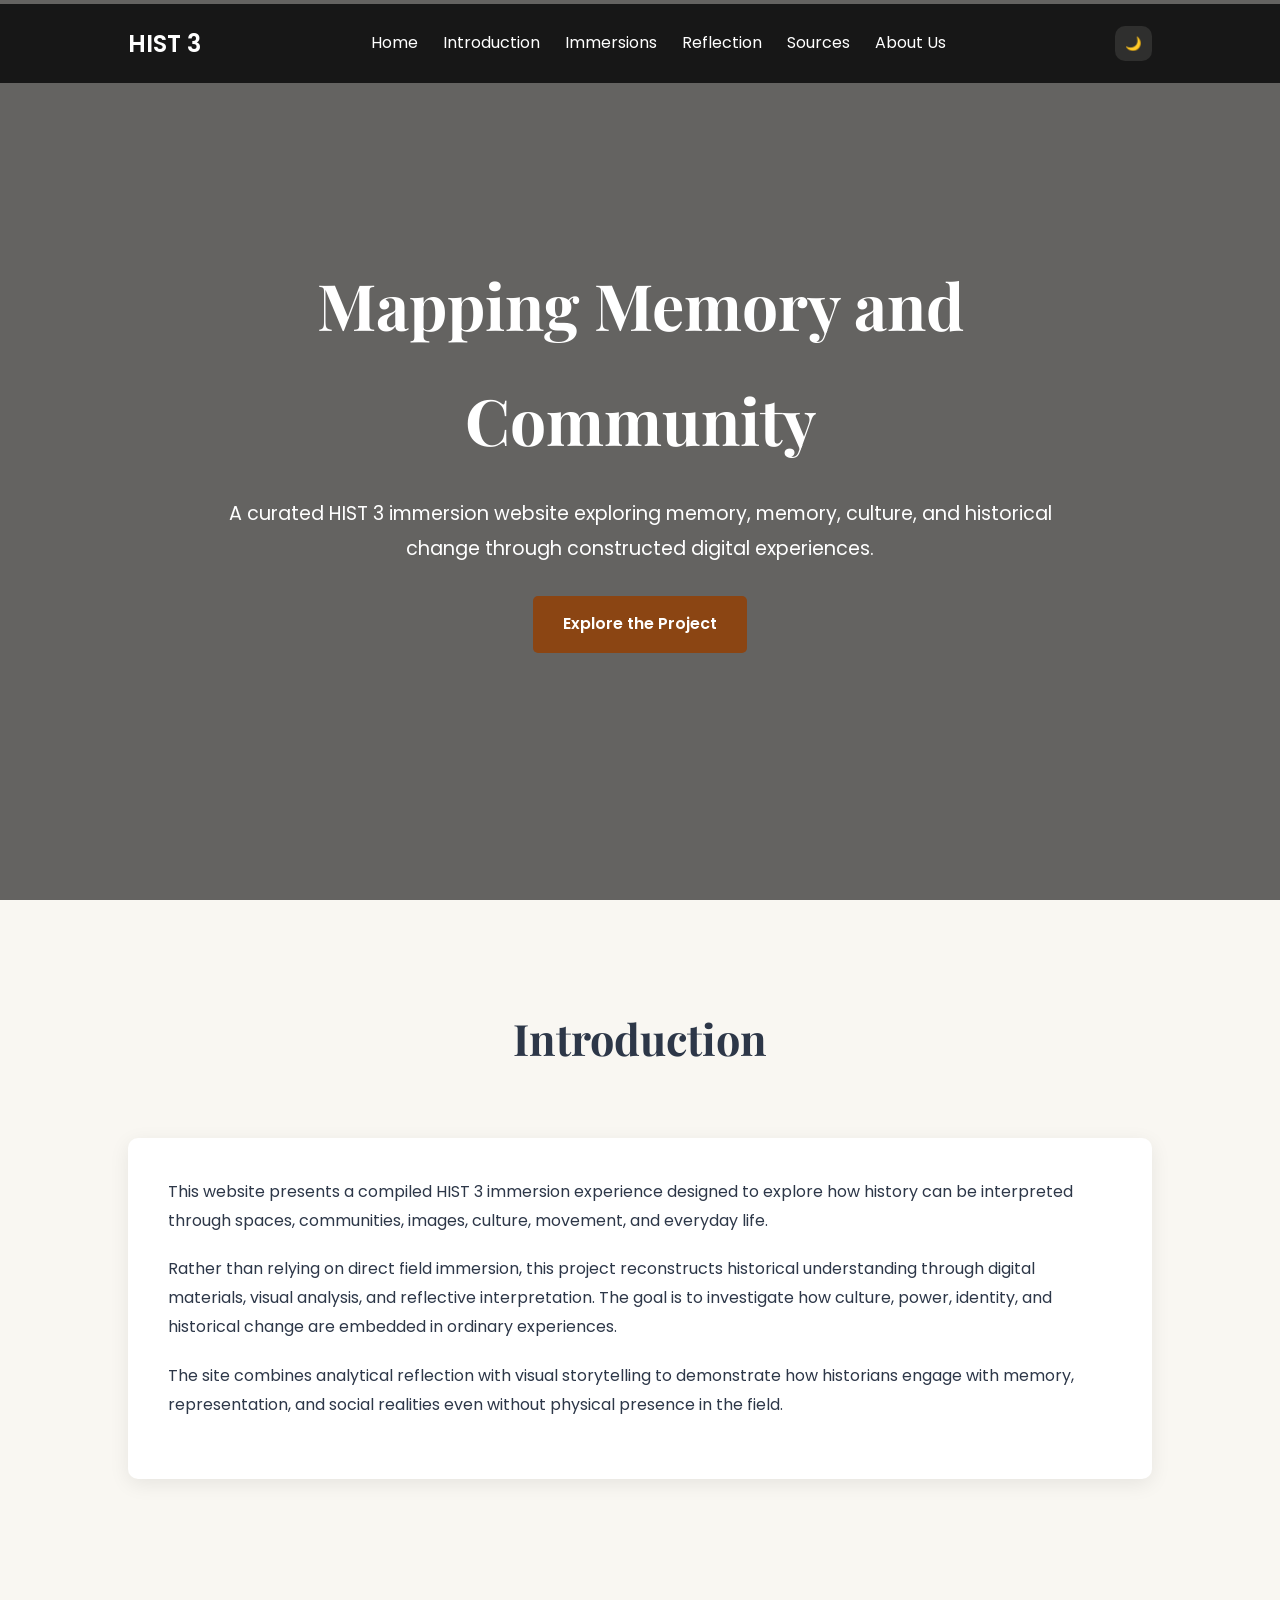
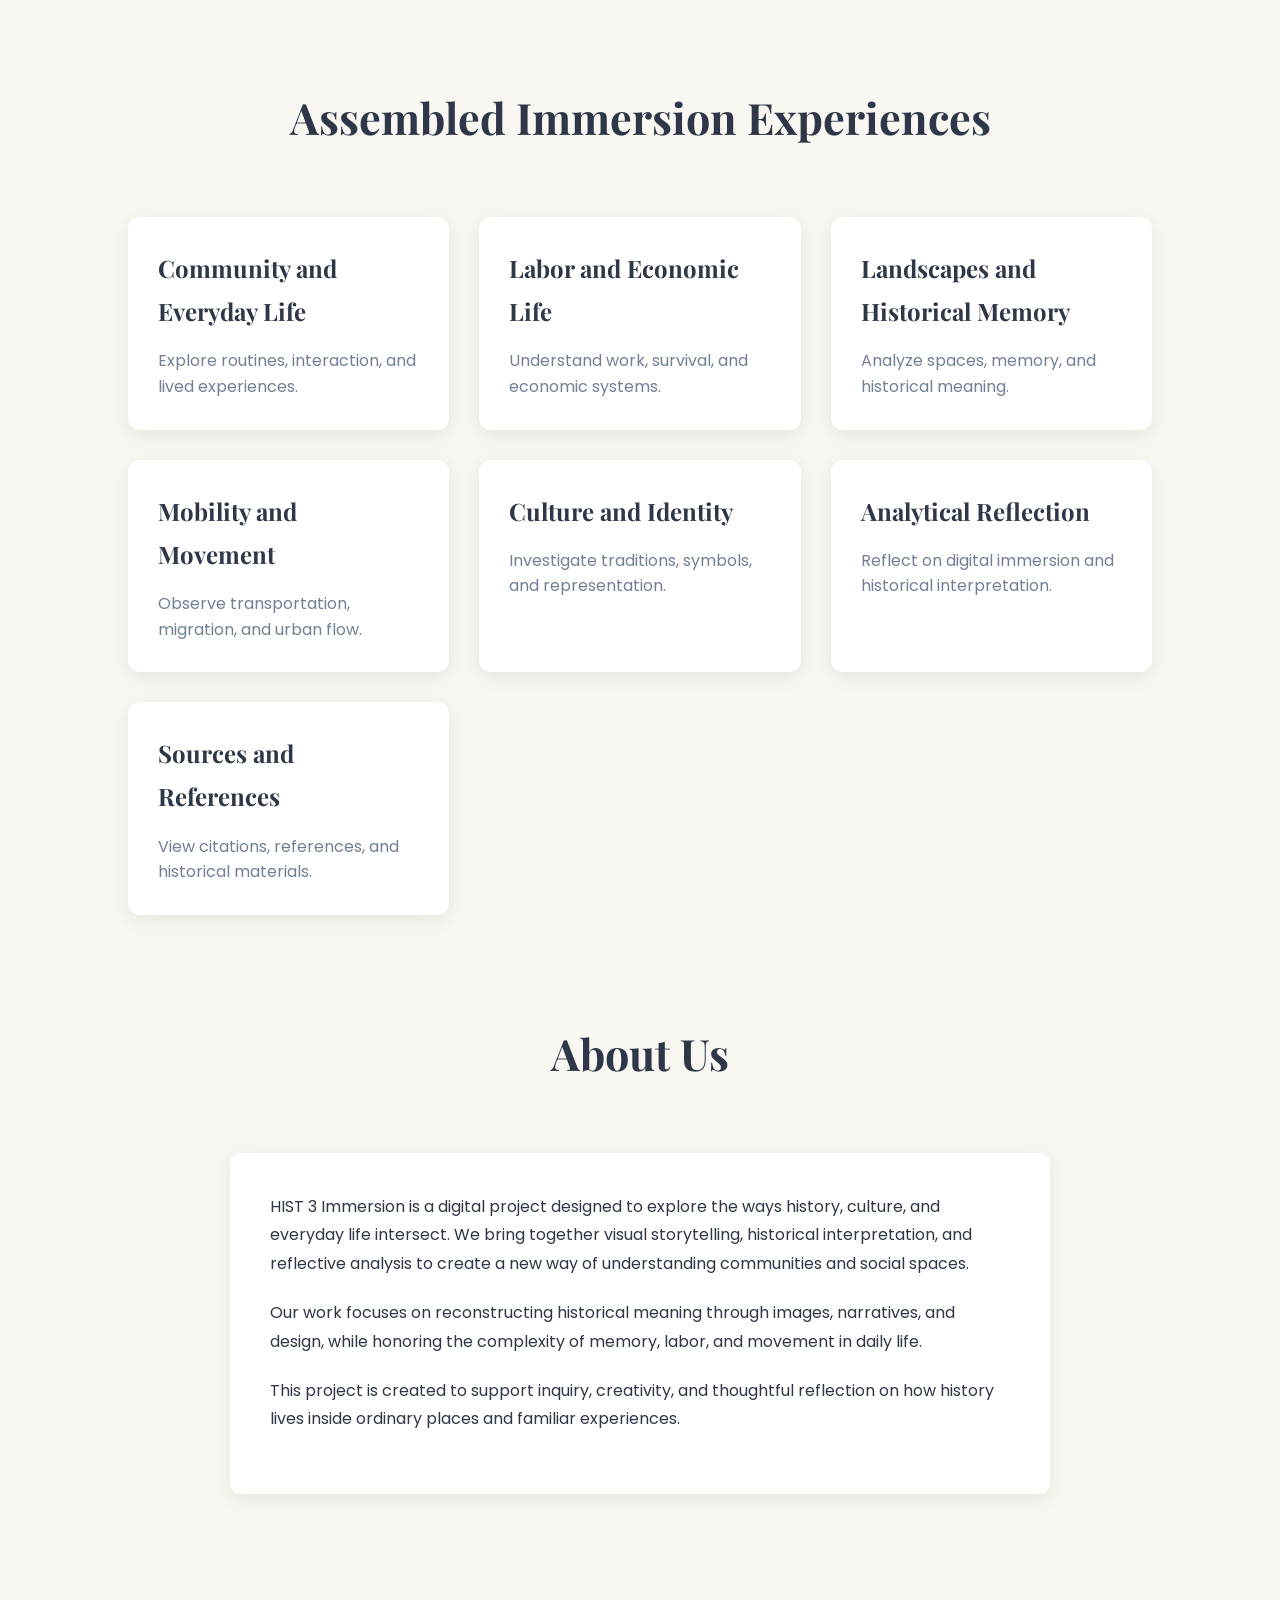
==== index.html @ f718cb28 "Moved the dark mode button to the right side of the navigation bar" ====
<!DOCTYPE html>
<html lang="en">
<head>
    <meta charset="UTF-8">
    <meta name="viewport" content="width=device-width, initial-scale=1.0">
    <title>Mapping Memory and Community | HIST 3 Immersion</title>

    <link rel="stylesheet" href="style.css">

    <link rel="preconnect" href="https://fonts.googleapis.com">
    <link rel="preconnect" href="https://fonts.gstatic.com" crossorigin>
    <link href="https://fonts.googleapis.com/css2?family=Playfair+Display:wght@400;600;700&family=Poppins:wght@300;400;500;600&display=swap" rel="stylesheet">
</head>
<body>

    <div id="scroll-progress"></div>

    <!-- Navigation -->
    <nav>
        <div class="logo">HIST 3</div>

        <ul class="nav-links">
            <li><a href="#home">Home</a></li>
            <li><a href="#intro">Introduction</a></li>
            <li><a href="#immersions">Immersions</a></li>
            <li><a href="reflection.html">Reflection</a></li>
            <li><a href="sources.html">Sources</a></li>
            <li><a href="#about">About Us</a></li>
        </ul>

        <div class="nav-actions">
            <button class="dark-mode-toggle" type="button" aria-label="Toggle dark mode">🌙</button>
            <button class="menu-toggle" type="button" aria-label="Toggle menu">
                <span></span>
                <span></span>
                <span></span>
            </button>
        </div>
    </nav>


    <!-- Hero Section -->
    <section class="hero" id="home">

        <div class="hero-content">
            <h1>Mapping Memory and Community</h1>

            <p>
                A curated HIST 3 immersion website exploring memory,
                memory, culture, and historical change through constructed
                digital experiences.
            </p>

            <a href="#intro" class="btn">Explore the Project</a>
        </div>

    </section>


    <!-- Introduction -->
    <section class="section" id="intro">

        <div class="section-title">
            <h2>Introduction</h2>
        </div>

        <div class="content-box">
            <p>
                This website presents a compiled HIST 3 immersion experience
                designed to explore how history can be interpreted through
                spaces, communities, images, culture, movement, and everyday life.
            </p>

            <p>
                Rather than relying on direct field immersion, this project
                reconstructs historical understanding through digital materials,
                visual analysis, and reflective interpretation. The goal is to
                investigate how culture, power, identity, and historical change
                are embedded in ordinary experiences.
            </p>

            <p>
                The site combines analytical reflection with visual storytelling
                to demonstrate how historians engage with memory, representation,
                and social realities even without physical presence in the field.
            </p>
        </div>

    </section>


    <!-- Immersion Sections -->
    <section class="section" id="immersions">

        <div class="section-title">
            <h2>Assembled Immersion Experiences</h2>
        </div>

<!-- Immersion Navigation Cards -->

<div class="immersion-links">

    <a href="community.html" class="immersion-link-card">
        <h3>Community and Everyday Life</h3>
        <p>Explore routines, interaction, and lived experiences.</p>
    </a>

    <a href="labor.html" class="immersion-link-card">
        <h3>Labor and Economic Life</h3>
        <p>Understand work, survival, and economic systems.</p>
    </a>

    <a href="landscape.html" class="immersion-link-card">
        <h3>Landscapes and Historical Memory</h3>
        <p>Analyze spaces, memory, and historical meaning.</p>
    </a>

    <a href="mobility.html" class="immersion-link-card">
        <h3>Mobility and Movement</h3>
        <p>Observe transportation, migration, and urban flow.</p>
    </a>

    <a href="culture.html" class="immersion-link-card">
        <h3>Culture and Identity</h3>
        <p>Investigate traditions, symbols, and representation.</p>
    </a>

    <a href="reflection.html" class="immersion-link-card">
        <h3>Analytical Reflection</h3>
        <p>Reflect on digital immersion and historical interpretation.</p>
    </a>

    <a href="sources.html" class="immersion-link-card">
        <h3>Sources and References</h3>
        <p>View citations, references, and historical materials.</p>
    </a>

</div>

  <!-- About Us -->
    <section class="section" id="about">

        <div class="section-title">
            <h2>About Us</h2>
        </div>

        <div class="content-box">
            <p>
                HIST 3 Immersion is a digital project designed to explore the ways history,
                culture, and everyday life intersect. We bring together visual storytelling,
                historical interpretation, and reflective analysis to create a new way of
                understanding communities and social spaces.
            </p>

            <p>
                Our work focuses on reconstructing historical meaning through images,
                narratives, and design, while honoring the complexity of memory, labor,
                and movement in daily life.
            </p>

            <p>
                This project is created to support inquiry, creativity, and thoughtful
                reflection on how history lives inside ordinary places and familiar
                experiences.
            </p>
        </div>

    </section>

    <script src="script.js"></script>
</body>
</html>
---- style.css ----
* {
    margin: 0;
    padding: 0;
    box-sizing: border-box;
}

:root {
    --bg: #f9f7f2;
    --text: #2d3748;
    --surface: #ffffff;
    --surface-alt: #e8e3d8;
    --muted: #718096;
    --accent: #8b4513;
    --nav-bg: rgba(20, 20, 20, 0.95);
    --nav-text: #ffffff;
    --hero-overlay: rgba(0, 0, 0, 0.6);
    --button-text: #ffffff;
}

body {
    font-family: 'Poppins', sans-serif;
    background: var(--bg);
    color: var(--text);
    line-height: 1.8;
    overflow-x: hidden;
}

body.dark-mode {
    --bg: #0d1117;
    --text: #e6edf3;
    --surface: #161b22;
    --surface-alt: #1f2731;
    --muted: #9ca3af;
    --accent: #d4af37;
    --nav-bg: rgba(10, 10, 12, 0.98);
    --nav-text: #f8f8ff;
    --hero-overlay: rgba(0, 0, 0, 0.7);
    --button-text: #111111;
}


/* Navigation */
#scroll-progress {
    position: fixed;
    top: 0;
    left: 0;
    height: 4px;
    width: 0;
    background: var(--accent);
    z-index: 1001;
    transition: width 0.15s ease;
}

nav {
    position: fixed;
    top: 4px;
    width: 100%;
    background: var(--nav-bg);
    display: flex;
    justify-content: space-between;
    align-items: center;
    padding: 18px 10%;
    z-index: 1000;
}

.logo {
    color: var(--nav-text);
    font-size: 1.5rem;
    font-weight: 600;
}

nav ul {
    display: flex;
    list-style: none;
    gap: 25px;
}

nav ul li a {
    color: var(--nav-text);
    text-decoration: none;
    position: relative;
    transition: color 0.25s ease;
}

nav ul li a::after {
    content: '';
    position: absolute;
    left: 0;
    bottom: -4px;
    width: 100%;
    height: 2px;
    background: var(--accent);
    transform: scaleX(0);
    transform-origin: left;
    transition: transform 0.25s ease;
}

nav ul li a:hover {
    color: var(--accent);
}

nav ul li a:hover::after {
    transform: scaleX(1);
}

.nav-actions {
    display: flex;
    align-items: center;
    gap: 12px;
}

.dark-mode-toggle,
.menu-toggle {
    border: none;
    background: rgba(255,255,255,0.1);
    color: var(--nav-text);
    cursor: pointer;
    padding: 10px;
    border-radius: 10px;
    transition: background 0.25s ease, transform 0.25s ease;
}

.dark-mode-toggle:hover,
.menu-toggle:hover {
    background: rgba(255,255,255,0.18);
}

.menu-toggle {
    display: none;
    min-width: 44px;
    min-height: 44px;
}

.menu-toggle span {
    display: block;
    width: 22px;
    height: 2px;
    margin: 4px auto;
    background: var(--nav-text);
    transition: transform 0.25s ease, opacity 0.25s ease;
}

.nav-links {
    display: flex;
    list-style: none;
    gap: 25px;
}

.nav-links.open {
    transform: translateX(0);
}


/* Hero */
.hero {
    height: 100vh;
    background:
        linear-gradient(var(--hero-overlay), var(--hero-overlay)),
        url('images/image 31.jpg');

    background-size: cover;
    background-position: center;

    display: flex;
    justify-content: center;
    align-items: center;
    text-align: center;

    padding: 20px;
}

.hero-content {
    max-width: 850px;
    color: white;
}

.hero h1 {
    font-size: 4rem;
    margin-bottom: 20px;
    font-family: 'Playfair Display', serif;
}

.hero p {
    font-size: 1.2rem;
    margin-bottom: 30px;
}

.btn {
    display: inline-block;
    background: var(--accent);
    color: var(--button-text);
    padding: 14px 30px;
    border-radius: 5px;
    text-decoration: none;
    font-weight: 600;
    transition: 0.3s;
}

.btn:hover {
    transform: translateY(-3px) scale(1.02);
    box-shadow: 0 12px 25px rgba(0, 0, 0, 0.18);
}


/* Sections */
.section {
    padding: 100px 10%;
}

.section-title {
    text-align: center;
    margin-bottom: 60px;
}

.section-title h2 {
    font-size: 2.7rem;
    font-family: 'Playfair Display', serif;
}

.content-box {
    background: var(--surface);
    padding: 40px;
    border-radius: 10px;
    box-shadow: 0 5px 20px rgba(0,0,0,0.08);
}

.content-box p {
    margin-bottom: 20px;
}


/* Immersion Cards */
.immersion-card {
    display: flex;
    align-items: center;
    gap: 40px;
    margin-bottom: 80px;
    background: white;
    padding: 30px;
    border-radius: 10px;
    box-shadow: 0 5px 20px rgba(0,0,0,0.08);
}

.reverse {
    flex-direction: row-reverse;
}

.image-placeholder {
    flex: 1;
    height: 320px;
    background: #ddd;
    display: flex;
    justify-content: center;
    align-items: center;
    font-weight: bold;
    color: #666;
    border-radius: 10px;
    text-align: center;
    padding: 20px;
}

.card-content {
    flex: 1;
}

.card-content h3 {
    font-size: 2rem;
    margin-bottom: 20px;
    font-family: 'Playfair Display', serif;
}

.caption {
    margin-top: 20px;
    font-size: 0.9rem;
    color: #718096;
    font-style: italic;
}


/* Reflection */
.reflection {
    background: #e8e3d8;
}


/* Sources */
.sources-list {
    padding-left: 20px;
}

.sources-list li {
    margin-bottom: 10px;
}


/* Footer */
footer {
    background: #141414;
    color: white;
    text-align: center;
    padding: 30px;
}


/* Responsive Design */
@media (max-width: 900px) {

    nav {
        flex-direction: row;
        justify-content: space-between;
        align-items: center;
        padding: 14px 6%;
    }

    .nav-actions {
        gap: 10px;
    }

    .nav-links {
        position: fixed;
        top: 70px;
        right: 0;
        width: 280px;
        height: calc(100vh - 70px);
        flex-direction: column;
        align-items: center;
        justify-content: flex-start;
        padding: 30px 0;
        gap: 18px;
        background: rgba(20, 20, 20, 0.98);
        transform: translateX(100%);
        transition: transform 0.3s ease;
        z-index: 1000;
        box-shadow: -10px 0 30px rgba(0,0,0,0.25);
    }

    .menu-toggle {
        display: block;
    }

    .nav-links li a {
        width: 100%;
        text-align: center;
        padding: 14px 0;
    }

    .hero {
        padding: 20px 10px;
    }

    .hero h1 {
        font-size: 2.8rem;
    }

    .hero p {
        font-size: 1rem;
    }

    .immersion-card,
    .reverse {
        flex-direction: column;
    }

    .detail-grid {
        grid-template-columns: 1fr;
    }

    .detail-image {
        min-width: 0;
        max-width: 100%;
        padding: 0;
    }

    .detail-text {
        padding: 28px;
    }

    .section {
        padding: 80px 6%;
    }

    .section-title {
        margin-bottom: 40px;
    }

    .content-box {
        padding: 30px;
    }

    .immersion-links {
        gap: 22px;
    }

}

@media (max-width: 600px) {

    .nav-links {
        width: 100%;
        top: 64px;
        height: calc(100vh - 64px);
    }

    nav {
        padding: 12px 4%;
    }

    nav ul {
        flex-direction: column;
        align-items: center;
        width: 100%;
    }

    nav ul li a {
        width: 100%;
        text-align: center;
    }

    .hero {
        padding: 18px 12px;
    }

    .hero h1 {
        font-size: 2.2rem;
    }

    .section {
        padding: 60px 5%;
    }

    .section-title h2 {
        font-size: 2.2rem;
    }

    .content-box,
    .immersion-link-card,
    .detail-image {
        padding: 24px;
    }

    .immersion-links {
        grid-template-columns: 1fr;
    }

    .detail-grid {
        display: block;
    }

    .detail-text,
    .detail-image {
        width: 100%;
        max-width: 100%;
    }

    .detail-text {
        border-left: none;
        border-top: 6px solid #8b4513;
        padding: 28px 22px;
    }

    .detail-image {
        min-width: 0;
        padding: 0;
        aspect-ratio: auto;
        margin-bottom: 30px;
    }

    .real-image {
        height: auto;
    }

}

/* IMMERSION NAVIGATION CARDS */

.immersion-links {
    display: grid;
    grid-template-columns: repeat(auto-fit, minmax(250px, 1fr));
    gap: 30px;
    margin-top: 50px;
}

.immersion-link-card {
    background: var(--surface);
    padding: 30px;
    border-radius: 12px;
    text-decoration: none;
    color: var(--text);
    box-shadow: 0 5px 20px rgba(0,0,0,0.08);
    transition: 0.3s ease;
    display: block;
}

.immersion-link-card:hover {
    transform: translateY(-8px);
}

.immersion-link-card h3 {
    margin-bottom: 15px;
    font-size: 1.5rem;
    font-family: 'Playfair Display', serif;
    color: var(--text);
}

.immersion-link-card p {
    color: var(--muted);
    line-height: 1.6;
}

/* SUBPAGE HERO */

.subpage-hero {
    height: 50vh;
    background:
        linear-gradient(rgba(0,0,0,0.6), rgba(0,0,0,0.6)),
        url('images/image 64.png');

    background-size: cover;
    background-position: center;
    

    display: flex;
    justify-content: center;
    align-items: center;
    flex-direction: column;

    text-align: center;
    color: white;

    padding: 20px;
}

.subpage-hero h1 {
    font-size: 3.5rem;
    margin-bottom: 20px;
    font-family: 'Playfair Display', serif;
}

.subpage-hero p {
    max-width: 700px;
    font-size: 1.1rem;
}

/* Unique background images for each immersion page */
.subpage-hero-community {
    background: linear-gradient(rgba(0,0,0,0.6), rgba(0,0,0,0.6)), url('images/image 41.jpg');
    background-size: 100% auto;
    background-position: center 20%;
    background-repeat: no-repeat;
}

.subpage-hero-labor {
    background: linear-gradient(rgba(0,0,0,0.6), rgba(0,0,0,0.6)), url('images/image 59.png');
    background-size: cover;
    background-position: center;
}

.subpage-hero-culture {
    background: linear-gradient(rgba(0,0,0,0.6), rgba(0,0,0,0.6)), url('images/image 70.png');
    background-size: cover;
    background-position: top 80%;
}

.subpage-hero-landscape {
    background: linear-gradient(rgba(0,0,0,0.6), rgba(0,0,0,0.6)), url('images/image 45.png ');
    background-size: cover;
    background-position: center 60%;
}

.subpage-hero-mobility {
    background: linear-gradient(rgba(0,0,0,0.6), rgba(0,0,0,0.6)), url('images/image 58.png');
    background-size: cover;
    background-position: center 65%;
}

.subpage-hero-reflection {
    background: linear-gradient(rgba(0,0,0,0.6), rgba(0,0,0,0.6)), url('images/image 52.png');
    background-size: cover;
    background-position: center;
}

.alt-section {
    background: var(--surface-alt);
}

/* Gallery */
.gallery {
    display: grid;
    grid-template-columns: repeat(auto-fit, minmax(250px, 1fr));
    gap: 20px;
    margin-top: 40px;
}

.gallery-item {
    cursor: pointer;
    position: relative;
    overflow: hidden;
    border-radius: 10px;
    box-shadow: 0 5px 20px rgba(0,0,0,0.08);
    transition: 0.3s ease;
    background: var(--bg);
}

.gallery-item:hover {
    transform: scale(1.05);
    box-shadow: 0 10px 30px rgba(0,0,0,0.15);
}

.gallery-thumbnail {
    width: 100%;
    height: 250px;
    object-fit: cover;
    display: block;
    transition: 0.3s ease;
}

.gallery-item:hover .gallery-thumbnail {
    filter: brightness(0.9);
}

.gallery-caption {
    margin: 0;
    padding: 12px 14px 14px;
    color: var(--text);
    font-size: 0.95rem;
    line-height: 1.4;
    text-align: center;
}

/* Lightbox */
.lightbox {
    display: none;
    position: fixed;
    z-index: 2000;
    left: 0;
    top: 0;
    width: 100%;
    height: 100%;
    background-color: rgba(0, 0, 0, 0.8);
    animation: fadeIn 0.3s ease;
}

.lightbox.active {
    display: flex;
    align-items: center;
    justify-content: center;
}

@keyframes fadeIn {
    from { opacity: 0; }
    to { opacity: 1; }
}

.lightbox-image {
    max-width: 85vw;
    max-height: 80vh;
    object-fit: contain;
    animation: slideIn 0.3s ease;
}

@keyframes slideIn {
    from {
        transform: scale(0.8);
        opacity: 0;
    }
    to {
        transform: scale(1);
        opacity: 1;
    }
}

.close-lightbox {
    position: absolute;
    top: 30px;
    right: 40px;
    font-size: 35px;
    color: white;
    cursor: pointer;
    transition: 0.2s ease;
}

.close-lightbox:hover {
    color: #8b4513;
}

.prev-button,
.next-button {
    position: absolute;
    top: 50%;
    transform: translateY(-50%);
    background: rgba(139, 69, 19, 0.7);
    color: white;
    border: none;
    font-size: 30px;
    padding: 15px 20px;
    cursor: pointer;
    border-radius: 5px;
    transition: 0.3s ease;
}

.prev-button:hover,
.next-button:hover {
    background: #8b4513;
}

.prev-button {
    left: 20px;
}

.next-button {
    right: 20px;
}

.lightbox-caption {
    position: absolute;
    bottom: 30px;
    left: 50%;
    transform: translateX(-50%);
    color: white;
    font-size: 0.95rem;
    text-align: center;
    max-width: 600px;
    padding: 0 20px;
    animation: slideUp 0.4s ease;
}

@keyframes slideUp {
    from {
        opacity: 0;
        transform: translateX(-50%) translateY(20px);
    }
    to {
        opacity: 1;
        transform: translateX(-50%) translateY(0);
    }
}


.detail-grid {
    display: grid;
    grid-template-columns: repeat(2, minmax(0, 1fr));
    gap: 40px;
    align-items: center;
    margin-bottom: 30px;
}

.detail-text {
    display: flex;
    flex-direction: column;
    justify-content: center;
    gap: 20px;
    min-width: 0;
    background: var(--surface);
    padding: 32px;
    border-radius: 18px;
    box-shadow: 0 12px 30px rgba(0, 0, 0, 0.08);
    border-left: 6px solid #8b4513;
}

.detail-text p {
    color: var(--muted);
    line-height: 1.8;
    margin-bottom: 0;
}

.detail-image {
    flex: 1;
    min-width: 320px;
    max-width: 500px;
    aspect-ratio: 1 / 1;
    background: white;
    padding: 24px;
    border-radius: 18px;
    box-shadow: 0 5px 20px rgba(0,0,0,0.08);
    display: grid;
    place-items: center;
}

.real-image {
    width: 100%;
    height: 100%;
    aspect-ratio: 1 / 1;
    object-fit: cover;
    border-radius: 16px;
    border: 3px solid #8b4513;
    box-shadow: 0 8px 16px rgba(0, 0, 0, 0.2);
    background: var(--bg);
    display: block;
    box-sizing: border-box;
}
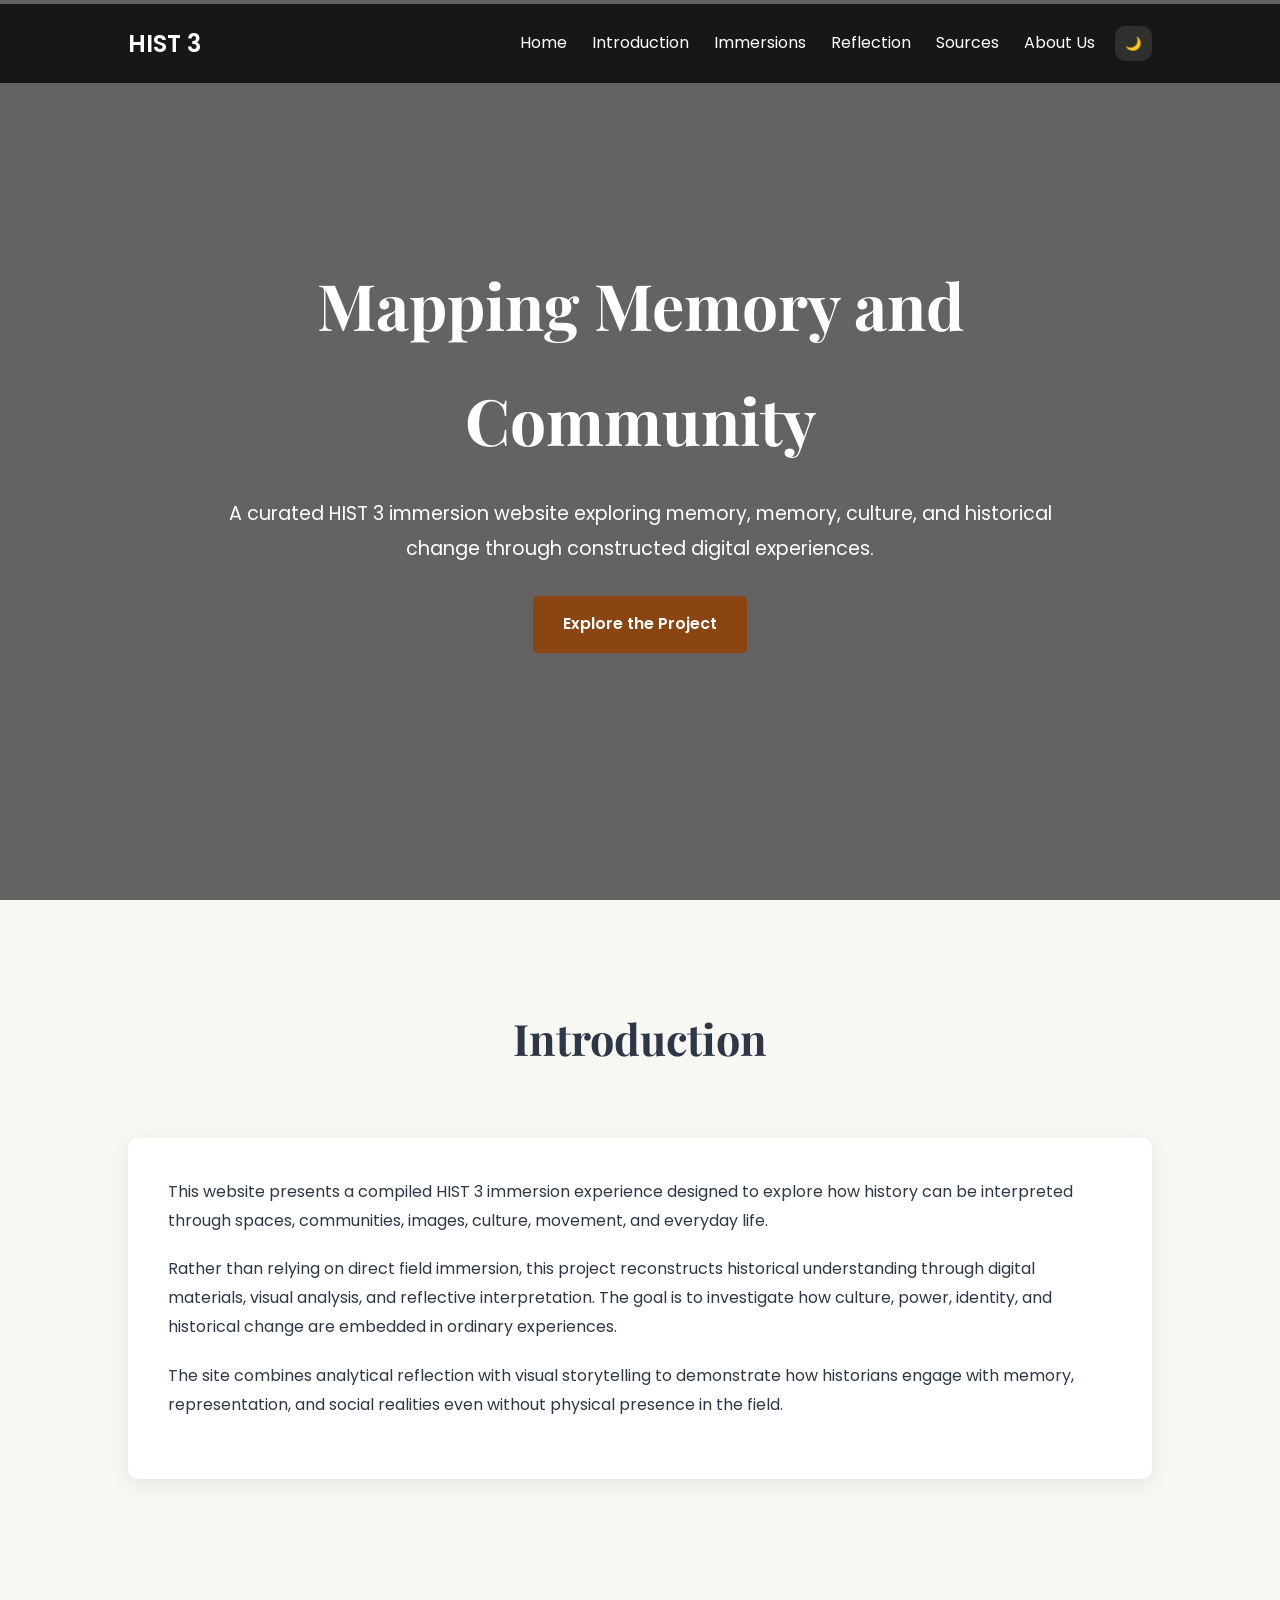
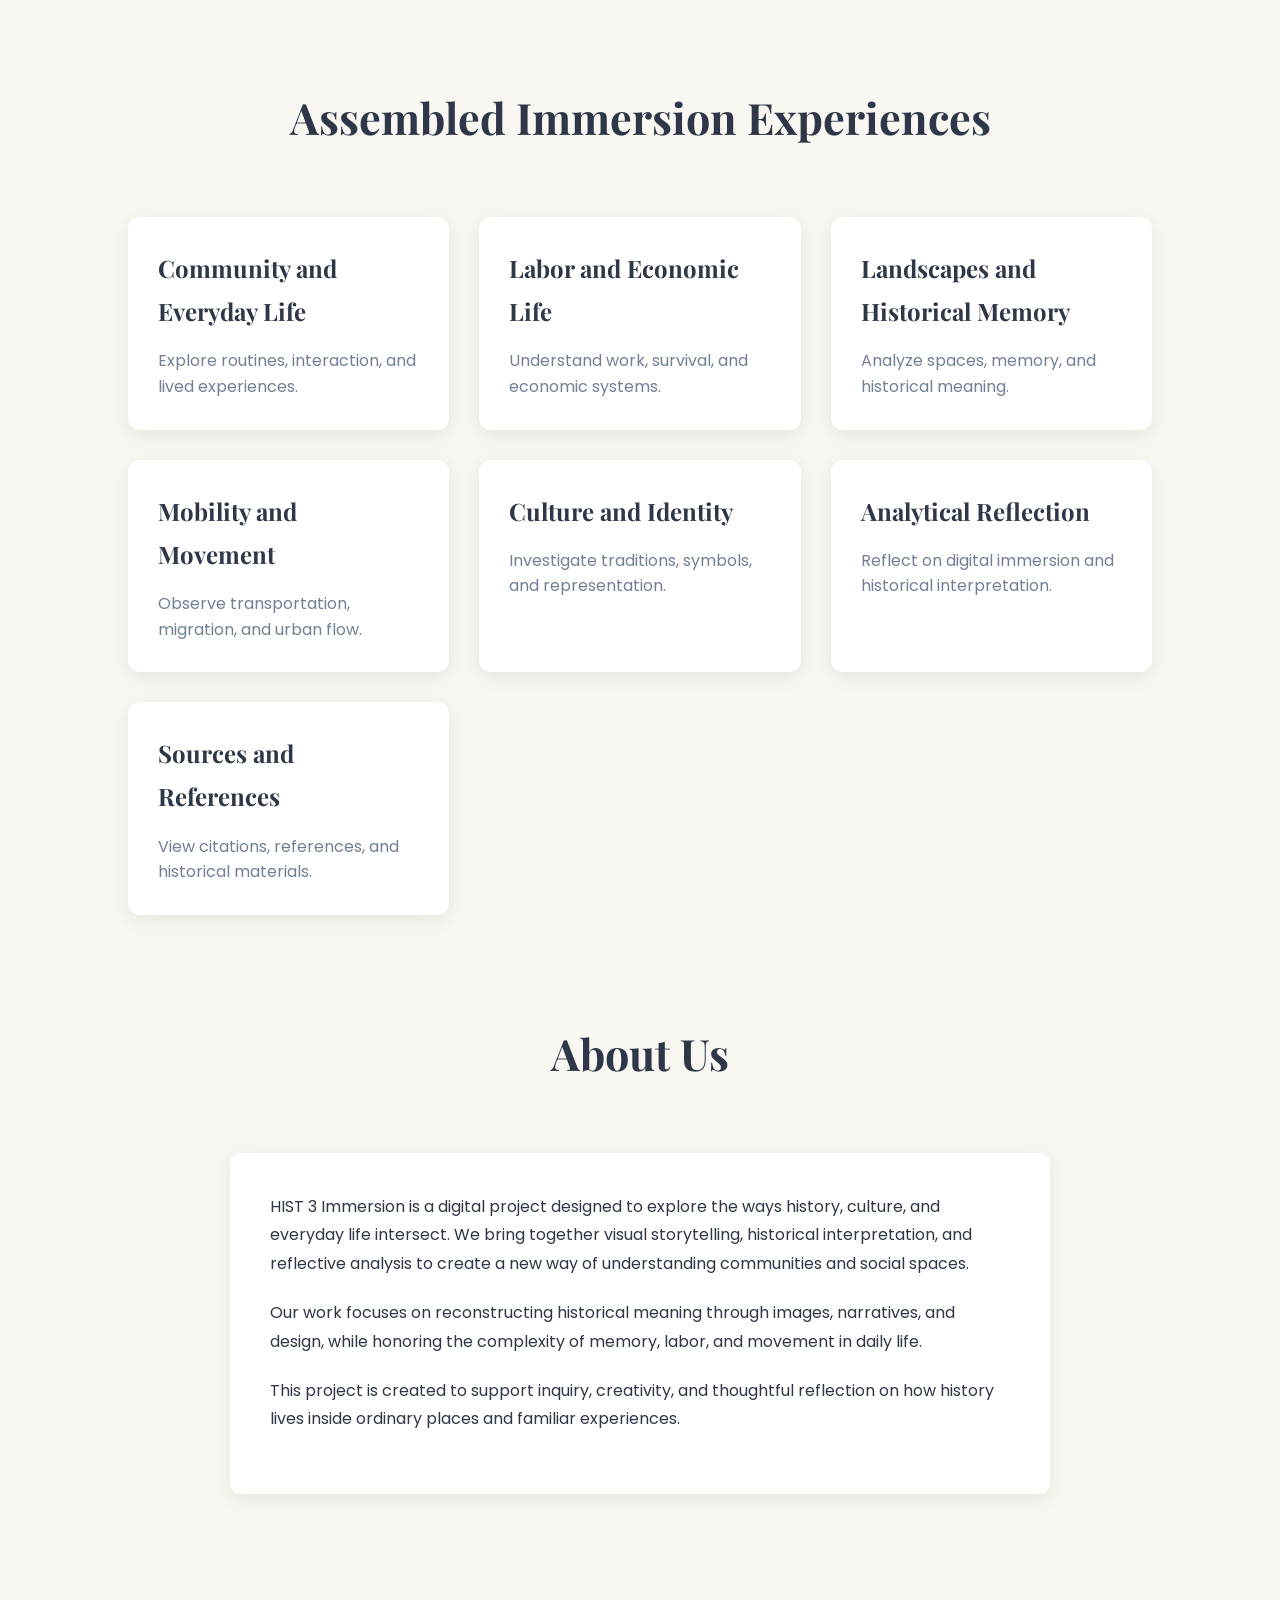
==== commit dd322d81: "Moved the navigation bar beside the dark mode button" ====
--- a/index.html
+++ b/index.html
@@ -16,7 +16,7 @@
     <div id="scroll-progress"></div>
 
     <!-- Navigation -->
-    <nav>
+    <nav class="navbar">
         <div class="logo">HIST 3</div>
 
         <ul class="nav-links">
--- a/style.css
+++ b/style.css
@@ -150,6 +150,25 @@
     transform: translateX(0);
 }
 
+nav {
+    display: flex;
+    align-items: center;
+    width: 100%;
+}
+
+nav ul {
+    display: flex;
+    list-style: none;
+    gap: 25px;
+    margin-left: auto; /* This pushes the links to the far right side */
+}
+
+.nav-actions {
+    display: flex;
+    align-items: center;
+    gap: 12px;
+    margin-left: 20px; /* This creates a clean gap between the links and the button */
+}
 
 /* Hero */
 .hero {
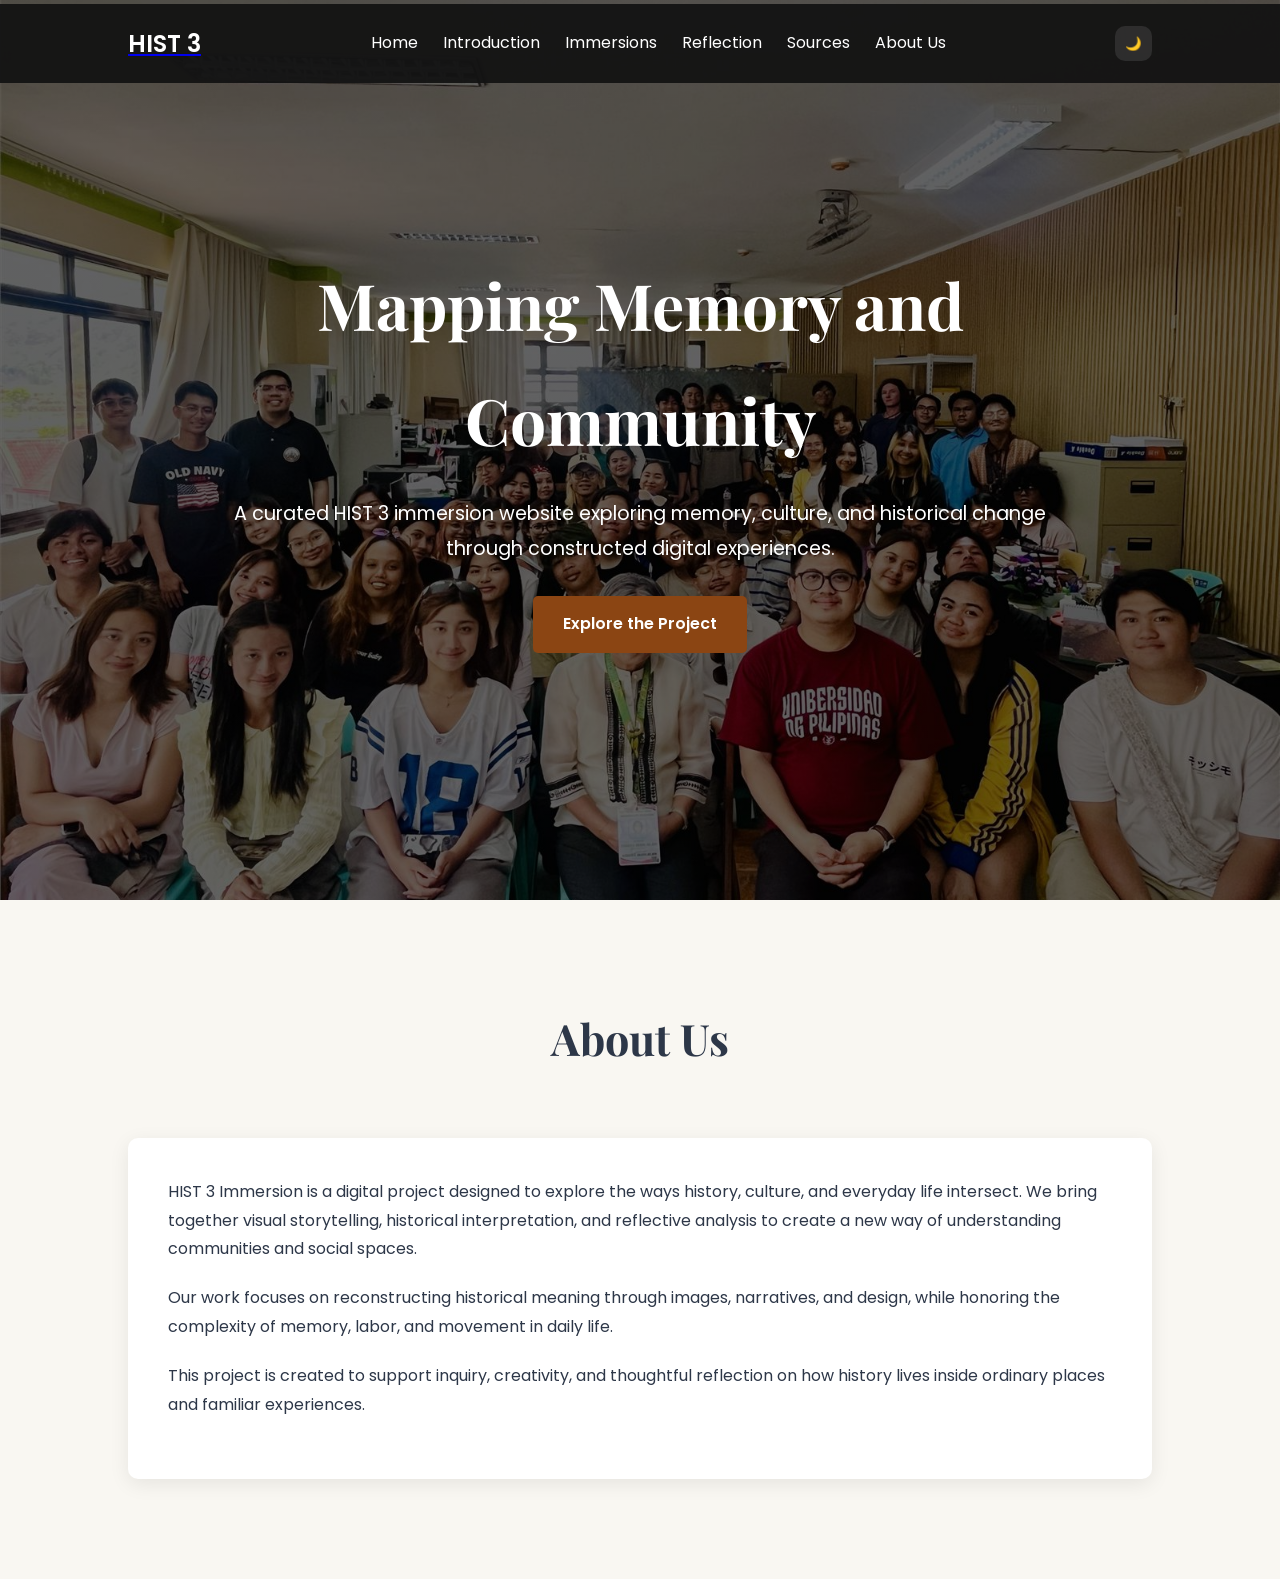
==== commit cb901650: "Modified the links in Immersions page, put a link to logo HIST 3, and adjusted the position of the d" ====
--- a/index.html
+++ b/index.html
@@ -17,12 +17,15 @@
 
     <!-- Navigation -->
     <nav class="navbar">
-        <div class="logo">HIST 3</div>
+
+        <a href="index.html">
+            <div class="logo">HIST 3</div>
+        </a>
 
         <ul class="nav-links">
-            <li><a href="#home">Home</a></li>
-            <li><a href="#intro">Introduction</a></li>
-            <li><a href="#immersions">Immersions</a></li>
+            <li><a href="index.html">Home</a></li>
+            <li><a href="introduction.html">Introduction</a></li>
+            <li><a href="immersion.html">Immersions</a></li>
             <li><a href="reflection.html">Reflection</a></li>
             <li><a href="sources.html">Sources</a></li>
             <li><a href="#about">About Us</a></li>
@@ -46,7 +49,7 @@
             <h1>Mapping Memory and Community</h1>
 
             <p>
-                A curated HIST 3 immersion website exploring memory,
+                A curated HIST 3 immersion website exploring
                 memory, culture, and historical change through constructed
                 digital experiences.
             </p>
@@ -55,87 +58,6 @@
         </div>
 
     </section>
-
-
-    <!-- Introduction -->
-    <section class="section" id="intro">
-
-        <div class="section-title">
-            <h2>Introduction</h2>
-        </div>
-
-        <div class="content-box">
-            <p>
-                This website presents a compiled HIST 3 immersion experience
-                designed to explore how history can be interpreted through
-                spaces, communities, images, culture, movement, and everyday life.
-            </p>
-
-            <p>
-                Rather than relying on direct field immersion, this project
-                reconstructs historical understanding through digital materials,
-                visual analysis, and reflective interpretation. The goal is to
-                investigate how culture, power, identity, and historical change
-                are embedded in ordinary experiences.
-            </p>
-
-            <p>
-                The site combines analytical reflection with visual storytelling
-                to demonstrate how historians engage with memory, representation,
-                and social realities even without physical presence in the field.
-            </p>
-        </div>
-
-    </section>
-
-
-    <!-- Immersion Sections -->
-    <section class="section" id="immersions">
-
-        <div class="section-title">
-            <h2>Assembled Immersion Experiences</h2>
-        </div>
-
-<!-- Immersion Navigation Cards -->
-
-<div class="immersion-links">
-
-    <a href="community.html" class="immersion-link-card">
-        <h3>Community and Everyday Life</h3>
-        <p>Explore routines, interaction, and lived experiences.</p>
-    </a>
-
-    <a href="labor.html" class="immersion-link-card">
-        <h3>Labor and Economic Life</h3>
-        <p>Understand work, survival, and economic systems.</p>
-    </a>
-
-    <a href="landscape.html" class="immersion-link-card">
-        <h3>Landscapes and Historical Memory</h3>
-        <p>Analyze spaces, memory, and historical meaning.</p>
-    </a>
-
-    <a href="mobility.html" class="immersion-link-card">
-        <h3>Mobility and Movement</h3>
-        <p>Observe transportation, migration, and urban flow.</p>
-    </a>
-
-    <a href="culture.html" class="immersion-link-card">
-        <h3>Culture and Identity</h3>
-        <p>Investigate traditions, symbols, and representation.</p>
-    </a>
-
-    <a href="reflection.html" class="immersion-link-card">
-        <h3>Analytical Reflection</h3>
-        <p>Reflect on digital immersion and historical interpretation.</p>
-    </a>
-
-    <a href="sources.html" class="immersion-link-card">
-        <h3>Sources and References</h3>
-        <p>View citations, references, and historical materials.</p>
-    </a>
-
-</div>
 
   <!-- About Us -->
     <section class="section" id="about">
--- a/style.css
+++ b/style.css
@@ -150,32 +150,13 @@
     transform: translateX(0);
 }
 
-nav {
-    display: flex;
-    align-items: center;
-    width: 100%;
-}
-
-nav ul {
-    display: flex;
-    list-style: none;
-    gap: 25px;
-    margin-left: auto; /* This pushes the links to the far right side */
-}
-
-.nav-actions {
-    display: flex;
-    align-items: center;
-    gap: 12px;
-    margin-left: 20px; /* This creates a clean gap between the links and the button */
-}
 
 /* Hero */
 .hero {
     height: 100vh;
     background:
         linear-gradient(var(--hero-overlay), var(--hero-overlay)),
-        url('images/image 31.jpg');
+        url('images/optimized/image 31.jpg');
 
     background-size: cover;
     background-position: center;
@@ -532,7 +513,7 @@
     height: 50vh;
     background:
         linear-gradient(rgba(0,0,0,0.6), rgba(0,0,0,0.6)),
-        url('images/image 64.png');
+        url('images/optimized/image 64.jpg');
 
     background-size: cover;
     background-position: center;
@@ -562,38 +543,38 @@
 
 /* Unique background images for each immersion page */
 .subpage-hero-community {
-    background: linear-gradient(rgba(0,0,0,0.6), rgba(0,0,0,0.6)), url('images/image 41.jpg');
-    background-size: 100% auto;
+    background: linear-gradient(rgba(0,0,0,0.6), rgba(0,0,0,0.6)), url('images/optimized/image 41.jpg');
+    background-size: cover;
     background-position: center 20%;
     background-repeat: no-repeat;
 }
 
 .subpage-hero-labor {
-    background: linear-gradient(rgba(0,0,0,0.6), rgba(0,0,0,0.6)), url('images/image 59.png');
+    background: linear-gradient(rgba(0,0,0,0.6), rgba(0,0,0,0.6)), url('images/optimized/image 59.jpg');
     background-size: cover;
     background-position: center;
 }
 
 .subpage-hero-culture {
-    background: linear-gradient(rgba(0,0,0,0.6), rgba(0,0,0,0.6)), url('images/image 70.png');
+    background: linear-gradient(rgba(0,0,0,0.6), rgba(0,0,0,0.6)), url('images/optimized/image 70.jpg');
     background-size: cover;
     background-position: top 80%;
 }
 
 .subpage-hero-landscape {
-    background: linear-gradient(rgba(0,0,0,0.6), rgba(0,0,0,0.6)), url('images/image 45.png ');
+    background: linear-gradient(rgba(0,0,0,0.6), rgba(0,0,0,0.6)), url('images/optimized/image 45.jpg');
     background-size: cover;
     background-position: center 60%;
 }
 
 .subpage-hero-mobility {
-    background: linear-gradient(rgba(0,0,0,0.6), rgba(0,0,0,0.6)), url('images/image 58.png');
+    background: linear-gradient(rgba(0,0,0,0.6), rgba(0,0,0,0.6)), url('images/optimized/image 58.jpg');
     background-size: cover;
     background-position: center 65%;
 }
 
 .subpage-hero-reflection {
-    background: linear-gradient(rgba(0,0,0,0.6), rgba(0,0,0,0.6)), url('images/image 52.png');
+    background: linear-gradient(rgba(0,0,0,0.6), rgba(0,0,0,0.6)), url('images/optimized/image 52.jpg');
     background-size: cover;
     background-position: center;
 }
@@ -807,3 +788,98 @@
     display: block;
     box-sizing: border-box;
 }
+
+@media (max-width: 700px) {
+    html,
+    body {
+        width: 100%;
+        max-width: 100%;
+        overflow-x: hidden;
+    }
+
+    nav {
+        left: 0;
+        right: 0;
+        width: 100%;
+        padding: 12px 16px;
+    }
+
+    .subpage-hero {
+        min-height: 52vh;
+        height: auto;
+        width: 100%;
+        padding: 92px 18px 42px;
+        background-size: cover;
+        background-position: center;
+    }
+
+    .subpage-hero h1 {
+        max-width: 100%;
+        font-size: clamp(2.1rem, 12vw, 3rem);
+        line-height: 1.05;
+        overflow-wrap: normal;
+    }
+
+    .subpage-hero p {
+        max-width: 100%;
+        font-size: 0.95rem;
+        line-height: 1.55;
+    }
+
+    .section {
+        width: 100%;
+        padding: 52px 18px;
+    }
+
+    .detail-grid {
+        display: grid;
+        grid-template-columns: 1fr;
+        gap: 22px;
+        width: 100%;
+        margin-bottom: 0;
+    }
+
+    .detail-image,
+    .detail-text {
+        width: 100%;
+        min-width: 0;
+        max-width: none;
+    }
+
+    .detail-image {
+        padding: 12px;
+        margin: 0;
+        aspect-ratio: auto;
+        order: 1;
+        border-radius: 12px;
+    }
+
+    .detail-text {
+        order: 2;
+        padding: 24px 20px;
+        border-left: none;
+        border-top: 5px solid var(--accent);
+        border-radius: 12px;
+        gap: 14px;
+    }
+
+    .detail-text h2 {
+        font-size: 1.6rem;
+        line-height: 1.25;
+    }
+
+    .detail-text p {
+        font-size: 0.95rem;
+        line-height: 1.7;
+    }
+
+    .real-image {
+        height: auto;
+        aspect-ratio: auto;
+        border-radius: 10px;
+    }
+
+    .gallery {
+        grid-template-columns: 1fr;
+    }
+}
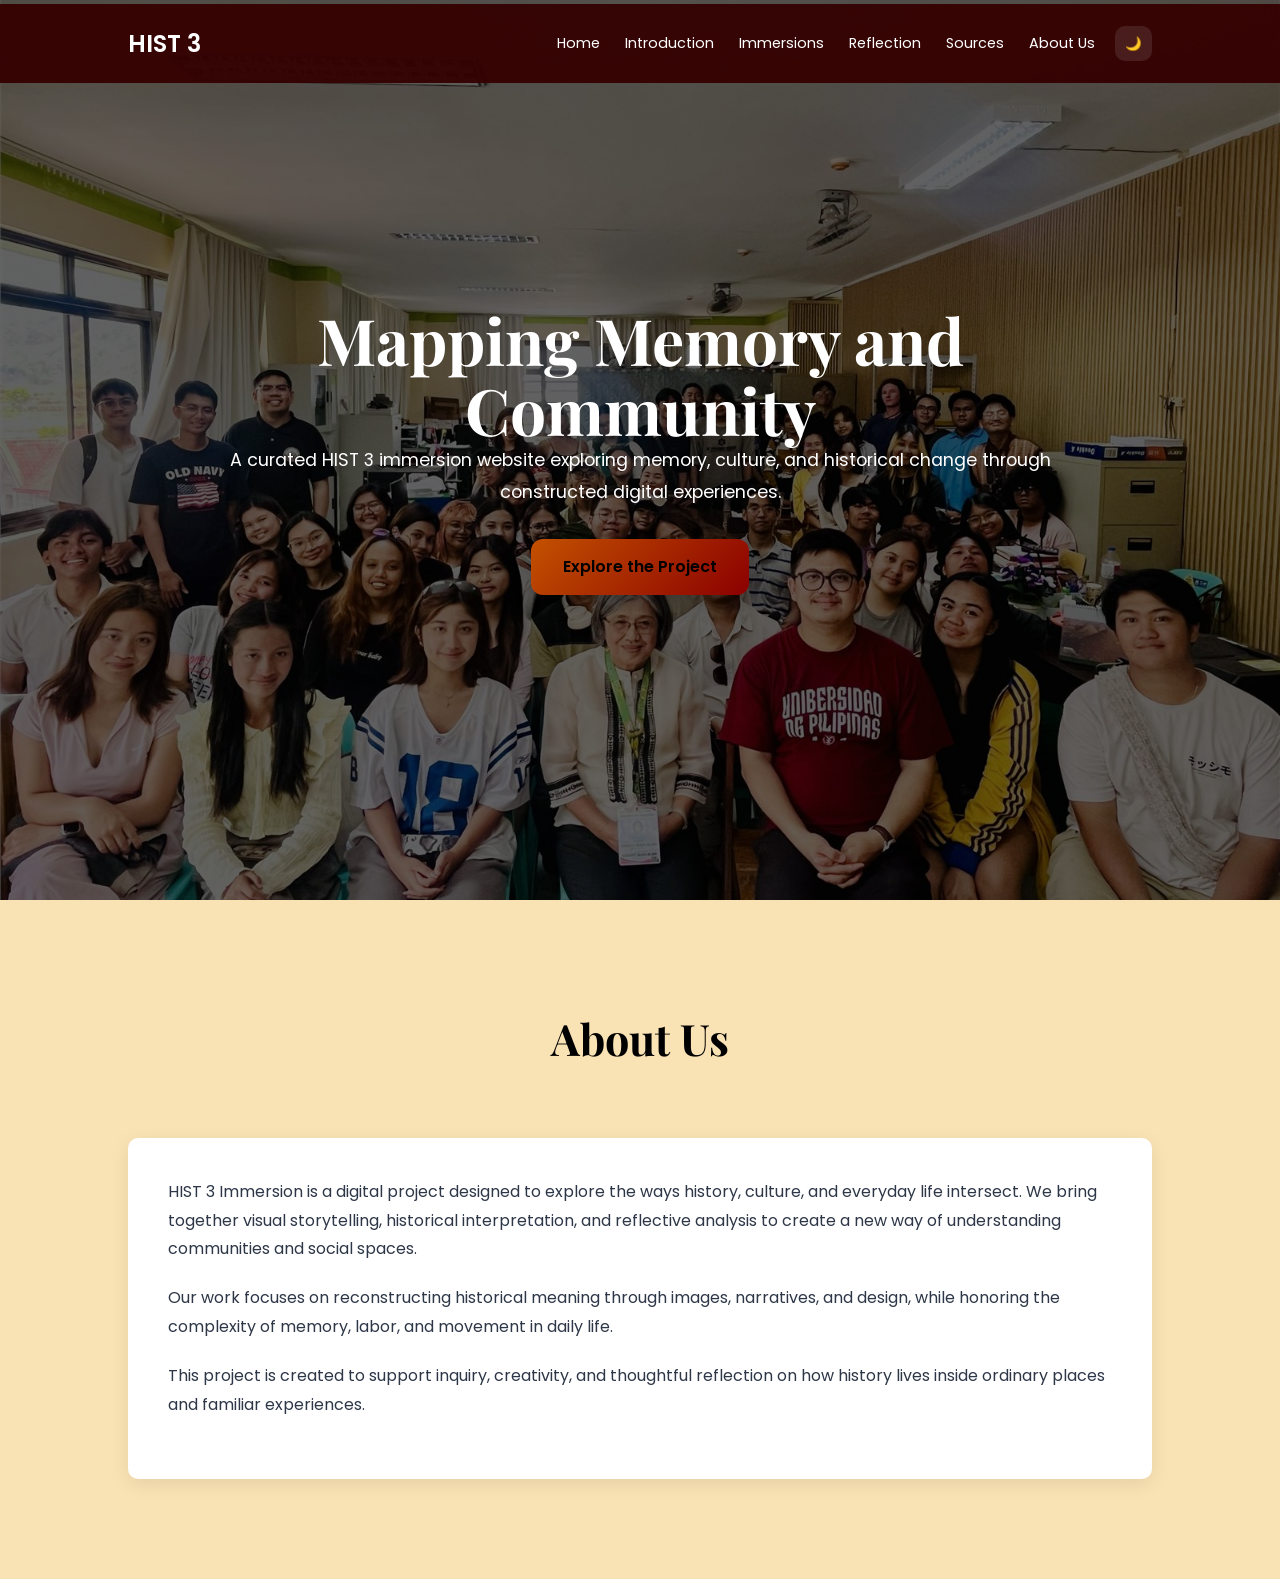
==== commit c87cffc5: "change the home page button to immersion sections" ====
--- a/index.html
+++ b/index.html
@@ -54,7 +54,7 @@
                 digital experiences.
             </p>
 
-            <a href="#intro" class="btn">Explore the Project</a>
+            <a href="immersion.html#immersions" class="btn">Explore the Project</a>
         </div>
 
     </section>
@@ -91,4 +91,4 @@
 
     <script src="script.js"></script>
 </body>
-</html>+</html>
--- a/style.css
+++ b/style.css
@@ -11,10 +11,11 @@
     --surface-alt: #e8e3d8;
     --muted: #718096;
     --accent: #8b4513;
-    --nav-bg: rgba(20, 20, 20, 0.95);
+    --nav-bg: rgba(52, 0, 0, 0.95);
     --nav-text: #ffffff;
     --hero-overlay: rgba(0, 0, 0, 0.6);
     --button-text: #ffffff;
+    
 }
 
 body {
@@ -32,7 +33,7 @@
     --surface-alt: #1f2731;
     --muted: #9ca3af;
     --accent: #d4af37;
-    --nav-bg: rgba(10, 10, 12, 0.98);
+    --nav-bg: rgba(52, 0, 0, 0.95);
     --nav-text: #f8f8ff;
     --hero-overlay: rgba(0, 0, 0, 0.7);
     --button-text: #111111;
@@ -67,6 +68,15 @@
     color: var(--nav-text);
     font-size: 1.5rem;
     font-weight: 600;
+}
+
+a:has(.logo) {
+    text-decoration: none !important;
+    color: inherit; 
+}
+
+a:has(.logo) .logo {
+    text-decoration: none;
 }
 
 nav ul {
@@ -143,13 +153,33 @@
 .nav-links {
     display: flex;
     list-style: none;
-    gap: 25px;
+    gap: 25px ;
 }
 
 .nav-links.open {
     transform: translateX(0);
 }
 
+nav {
+    display: flex;
+    align-items: center;
+    width: 100%;
+}
+
+nav ul {
+    display: flex;
+    list-style: none;
+    gap: 25px;
+    margin-left: auto; 
+    font-size: 0.9rem;
+}
+
+.nav-actions {
+    display: flex;
+    align-items: center;
+    gap: 12px;
+    margin-left: 20px; 
+}
 
 /* Hero */
 .hero {
@@ -175,41 +205,63 @@
 }
 
 .hero h1 {
-    font-size: 4rem;
-    margin-bottom: 20px;
+    font-size: 4rem;#c
+    margin-bottom: 40px;
+    line-height: 1.1;
     font-family: 'Playfair Display', serif;
 }
 
 .hero p {
-    font-size: 1.2rem;
+    font-size: 1.1rem;
+    line-height: 1.8;
     margin-bottom: 30px;
+
 }
 
 .btn {
     display: inline-block;
-    background: var(--accent);
-    color: var(--button-text);
-    padding: 14px 30px;
-    border-radius: 5px;
+    background: linear-gradient(135deg, #c35100, #8b0000);
+    color: black;
+    padding: 14px 32px;
+    border-radius: 12px;
+    border-color: white;
     text-decoration: none;
     font-weight: 600;
-    transition: 0.3s;
+    transition: 0.3s, ease;
+    box-shadow: 0 8px 20px rgba(0,0,0,0.2);
 }
 
 .btn:hover {
     transform: translateY(-3px) scale(1.02);
-    box-shadow: 0 12px 25px rgba(0, 0, 0, 0.18);
-}
-
-
+    box-shadow: 0 12px 25px rgba(0, 0, 0, 0.2);
+}
+
+.dark-mode .btn{
+    background: linear-gradient(135deg, #8b0000, #c35100);
+    color: white;
+    border-color: white;
+}
 /* Sections */
 .section {
     padding: 100px 10%;
+    background-color: rgb(249, 226, 179);
+}
+
+.dark-mode .section{
+    padding: 100px 10%;
+    background-color: #141414;
 }
 
 .section-title {
     text-align: center;
     margin-bottom: 60px;
+    color: black;
+}
+
+.dark-mode .section-title {
+    text-align: center;
+    margin-bottom: 60px;
+    color: white;
 }
 
 .section-title h2 {
@@ -222,6 +274,13 @@
     padding: 40px;
     border-radius: 10px;
     box-shadow: 0 5px 20px rgba(0,0,0,0.08);
+}
+
+.dark-mode .content-box {
+    background: var(--surface);
+    padding: 40px;
+    border-radius: 10px;
+    box-shadow: 0 5px 20px rgba(242, 241, 241, 0.99);
 }
 
 .content-box p {
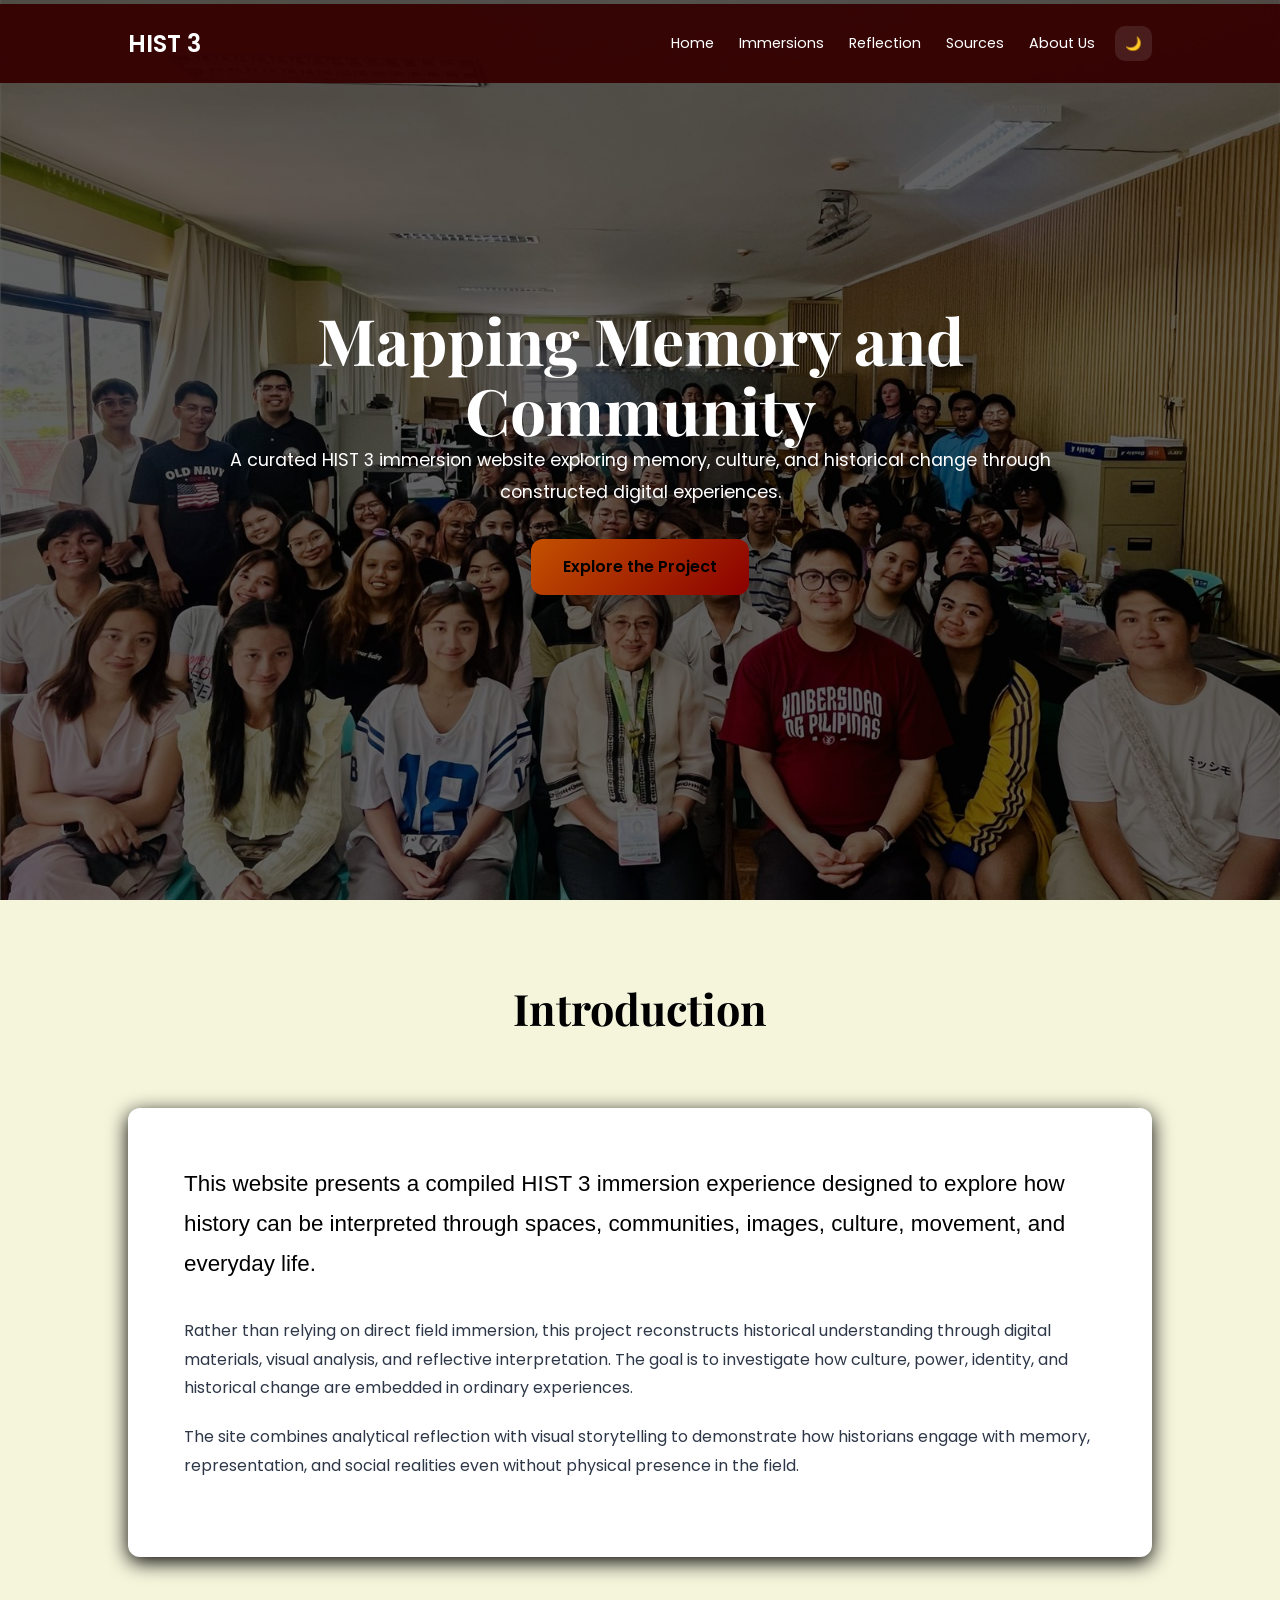
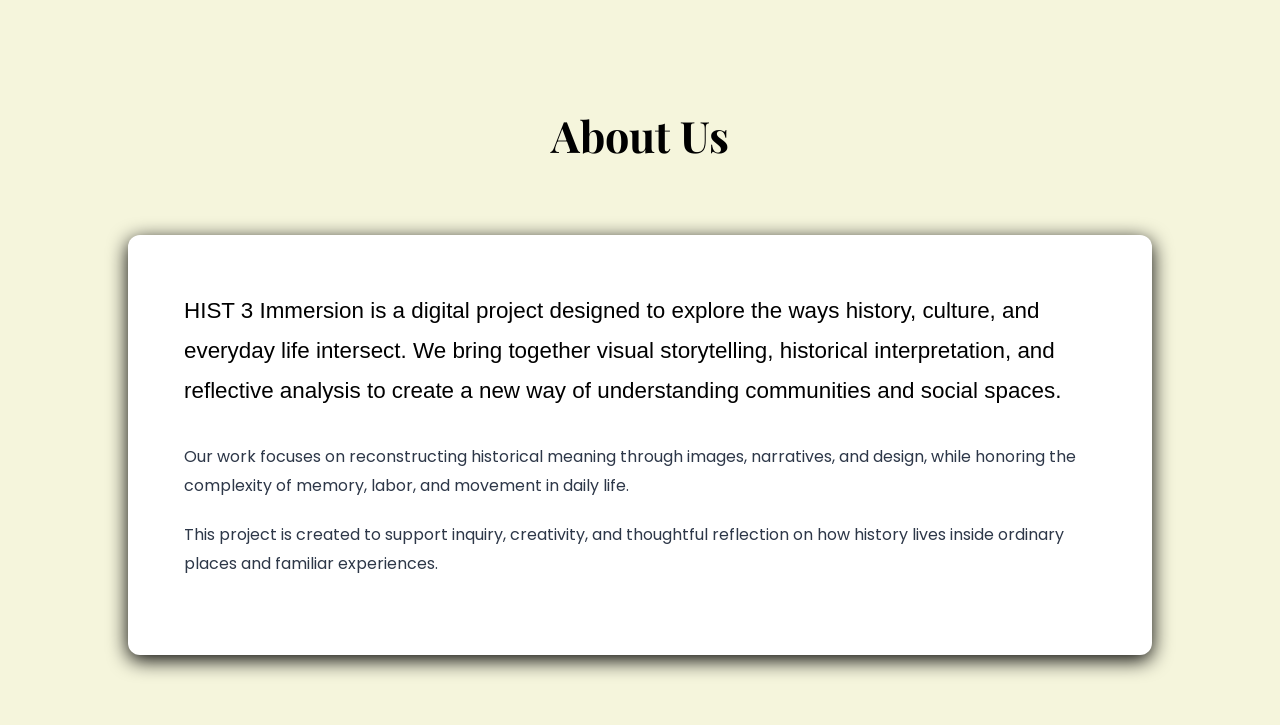
==== commit 463c7940: "Modified the paragraphs and links" ====
--- a/index.html
+++ b/index.html
@@ -24,7 +24,6 @@
 
         <ul class="nav-links">
             <li><a href="index.html">Home</a></li>
-            <li><a href="introduction.html">Introduction</a></li>
             <li><a href="immersion.html">Immersions</a></li>
             <li><a href="reflection.html">Reflection</a></li>
             <li><a href="sources.html">Sources</a></li>
@@ -54,8 +53,41 @@
                 digital experiences.
             </p>
 
-            <a href="immersion.html#immersions" class="btn">Explore the Project</a>
+            <a href="#intro" class="btn">Explore the Project</a>
         </div>
+</div>
+
+    </section>
+
+    <!-- Introduction -->
+    <section class="section" id="intro">
+
+        <div class="section-title">
+            <h2>Introduction</h2>
+        </div>
+
+        <div class="content-box">
+            <p>
+                This website presents a compiled HIST 3 immersion experience
+                designed to explore how history can be interpreted through
+                spaces, communities, images, culture, movement, and everyday life.
+            </p>
+
+            <p>
+                Rather than relying on direct field immersion, this project
+                reconstructs historical understanding through digital materials,
+                visual analysis, and reflective interpretation. The goal is to
+                investigate how culture, power, identity, and historical change
+                are embedded in ordinary experiences.
+            </p>
+
+            <p>
+                The site combines analytical reflection with visual storytelling
+                to demonstrate how historians engage with memory, representation,
+                and social realities even without physical presence in the field.
+            </p>
+        </div>
+</div>
 
     </section>
 
@@ -91,4 +123,4 @@
 
     <script src="script.js"></script>
 </body>
-</html>
+</html>
--- a/style.css
+++ b/style.css
@@ -199,6 +199,15 @@
     padding: 20px;
 }
 
+.hero-image-section {
+    /* Existing background styles */
+    background-image: url('your-group-photo.jpg');
+    background-attachment: fixed; /* This is the key line! */
+    background-position: center;
+    background-repeat: no-repeat;
+    background-size: cover;
+}
+
 .hero-content {
     max-width: 850px;
     color: white;
@@ -206,7 +215,7 @@
 
 .hero h1 {
     font-size: 4rem;#c
-    margin-bottom: 40px;
+    margin-bottom: 30px;
     line-height: 1.1;
     font-family: 'Playfair Display', serif;
 }
@@ -241,15 +250,17 @@
     color: white;
     border-color: white;
 }
+
+
 /* Sections */
 .section {
-    padding: 100px 10%;
-    background-color: rgb(249, 226, 179);
+    padding: 70px 10%;
+    background-color: beige;
 }
 
 .dark-mode .section{
     padding: 100px 10%;
-    background-color: #141414;
+    background-color: rgba(6, 6, 6, 0.95);
 }
 
 .section-title {
@@ -271,9 +282,24 @@
 
 .content-box {
     background: var(--surface);
-    padding: 40px;
-    border-radius: 10px;
-    box-shadow: 0 5px 20px rgba(0,0,0,0.08);
+    padding: 3.5rem;
+    border-radius: 12px;
+    box-shadow: 0 5px 20px black;
+}
+.content-box p:first-of-type {
+    font-size: 1.4rem;
+    font-weight: 2;
+    color: black;
+    font-weight: 500;
+    margin-bottom: 2rem;
+}
+
+.dark-mode .content-box p:first-of-type {
+    font-size: 1.4rem;
+    font-weight: 2;
+    color: white;
+    font-weight: 500;
+    margin-bottom: 2rem;
 }
 
 .dark-mode .content-box {
@@ -287,6 +313,20 @@
     margin-bottom: 20px;
 }
 
+.content-box-alternative {
+    background: transparent; /* Remove the white block entirely */
+    border-left: 4px solid #4a0000; /* Beautiful maroon accent line */
+    padding-left: 2.5rem;
+    box-shadow: none;
+}
+
+.immersion-link-card{
+    box-shadow: 0 5px 20px black;
+}
+
+.dark-mode .immersion-link-card{
+    box-shadow: 0 3px 10px white;
+}
 
 /* Immersion Cards */
 .immersion-card {
@@ -297,7 +337,6 @@
     background: white;
     padding: 30px;
     border-radius: 10px;
-    box-shadow: 0 5px 20px rgba(0,0,0,0.08);
 }
 
 .reverse {
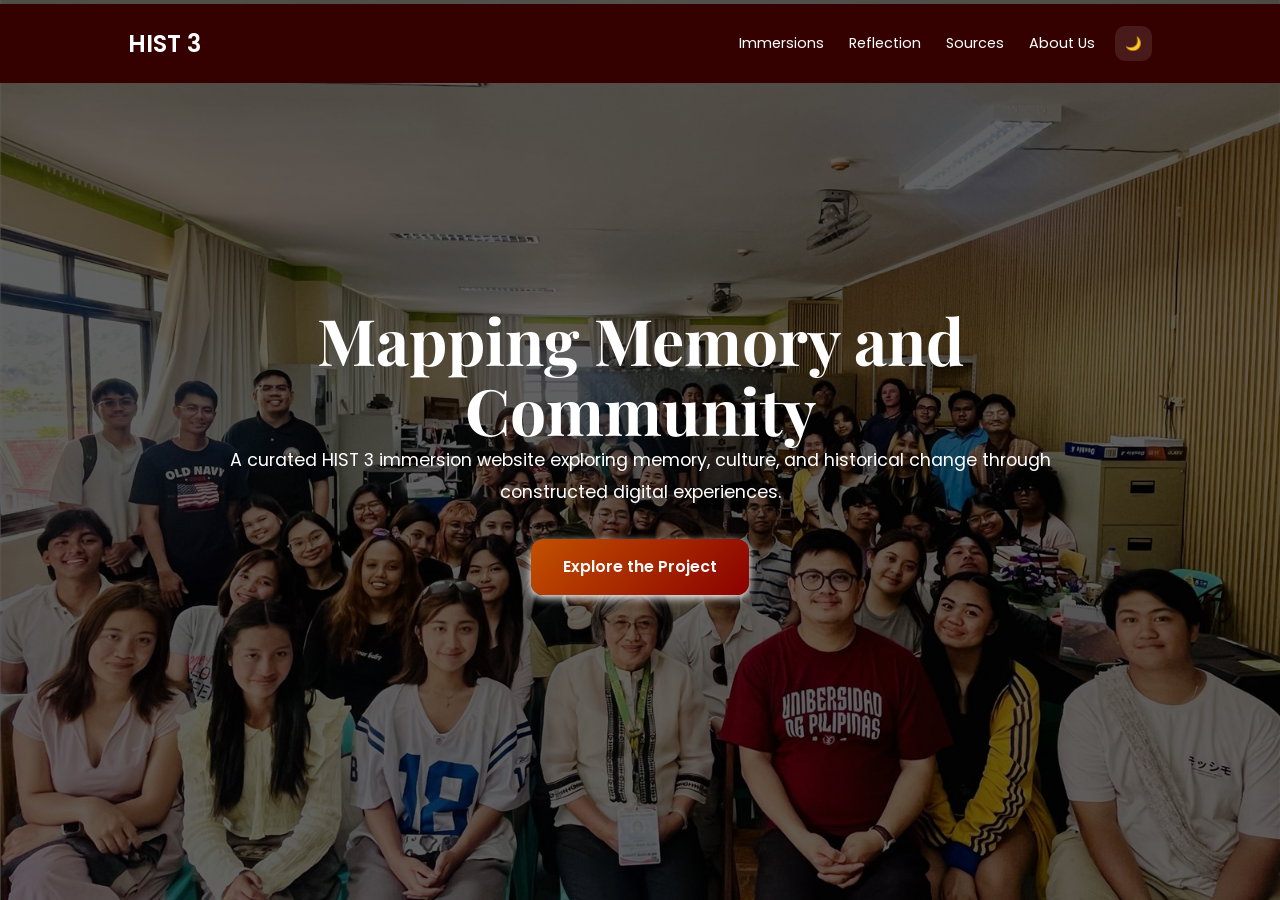
==== commit 99712e41: "Added the button HTML and transferred the introduction and about us sections" ====
--- a/index.html
+++ b/index.html
@@ -23,11 +23,10 @@
         </a>
 
         <ul class="nav-links">
-            <li><a href="index.html">Home</a></li>
             <li><a href="immersion.html">Immersions</a></li>
             <li><a href="reflection.html">Reflection</a></li>
             <li><a href="sources.html">Sources</a></li>
-            <li><a href="#about">About Us</a></li>
+            <li><a href="button.html #about">About Us</a></li>
         </ul>
 
         <div class="nav-actions">
@@ -53,74 +52,12 @@
                 digital experiences.
             </p>
 
-            <a href="#intro" class="btn">Explore the Project</a>
+            <a href="button.html" class="btn">Explore the Project</a>
         </div>
 </div>
 
     </section>
 
-    <!-- Introduction -->
-    <section class="section" id="intro">
-
-        <div class="section-title">
-            <h2>Introduction</h2>
-        </div>
-
-        <div class="content-box">
-            <p>
-                This website presents a compiled HIST 3 immersion experience
-                designed to explore how history can be interpreted through
-                spaces, communities, images, culture, movement, and everyday life.
-            </p>
-
-            <p>
-                Rather than relying on direct field immersion, this project
-                reconstructs historical understanding through digital materials,
-                visual analysis, and reflective interpretation. The goal is to
-                investigate how culture, power, identity, and historical change
-                are embedded in ordinary experiences.
-            </p>
-
-            <p>
-                The site combines analytical reflection with visual storytelling
-                to demonstrate how historians engage with memory, representation,
-                and social realities even without physical presence in the field.
-            </p>
-        </div>
-</div>
-
-    </section>
-
-  <!-- About Us -->
-    <section class="section" id="about">
-
-        <div class="section-title">
-            <h2>About Us</h2>
-        </div>
-
-        <div class="content-box">
-            <p>
-                HIST 3 Immersion is a digital project designed to explore the ways history,
-                culture, and everyday life intersect. We bring together visual storytelling,
-                historical interpretation, and reflective analysis to create a new way of
-                understanding communities and social spaces.
-            </p>
-
-            <p>
-                Our work focuses on reconstructing historical meaning through images,
-                narratives, and design, while honoring the complexity of memory, labor,
-                and movement in daily life.
-            </p>
-
-            <p>
-                This project is created to support inquiry, creativity, and thoughtful
-                reflection on how history lives inside ordinary places and familiar
-                experiences.
-            </p>
-        </div>
-
-    </section>
-
     <script src="script.js"></script>
 </body>
-</html>+</html>
--- a/style.css
+++ b/style.css
@@ -11,7 +11,7 @@
     --surface-alt: #e8e3d8;
     --muted: #718096;
     --accent: #8b4513;
-    --nav-bg: rgba(52, 0, 0, 0.95);
+    --nav-bg: rgba(52, 0, 0, 2);
     --nav-text: #ffffff;
     --hero-overlay: rgba(0, 0, 0, 0.6);
     --button-text: #ffffff;
@@ -230,19 +230,19 @@
 .btn {
     display: inline-block;
     background: linear-gradient(135deg, #c35100, #8b0000);
-    color: black;
+    color: rgb(250, 250, 250);
     padding: 14px 32px;
     border-radius: 12px;
     border-color: white;
     text-decoration: none;
     font-weight: 600;
     transition: 0.3s, ease;
-    box-shadow: 0 8px 20px rgba(0,0,0,0.2);
+    box-shadow: 0 3px 8px rgb(255, 255, 255);
 }
 
 .btn:hover {
     transform: translateY(-3px) scale(1.02);
-    box-shadow: 0 12px 25px rgba(0, 0, 0, 0.2);
+    box-shadow: 0 12px 25px rgba(0, 0, 0, 0.3);
 }
 
 .dark-mode .btn{
@@ -265,7 +265,8 @@
 
 .section-title {
     text-align: center;
-    margin-bottom: 60px;
+    margin-bottom: 30px;
+    margin-top: 30px;
     color: black;
 }
 
@@ -304,8 +305,8 @@
 
 .dark-mode .content-box {
     background: var(--surface);
-    padding: 40px;
-    border-radius: 10px;
+    padding: 3.5rem;
+    border-radius: 12px;
     box-shadow: 0 5px 20px rgba(242, 241, 241, 0.99);
 }
 
@@ -320,8 +321,32 @@
     box-shadow: none;
 }
 
+.reflection-content-box {
+    background: var(--surface);
+    padding: 3.5rem;
+    border-radius: 12px;
+    box-shadow: 0 5px 20px black;
+    transition: transform 0.25s ease, opacity 0.25s ease;
+}
+
+.dark-mode .reflection-content-box {
+    background: var(--surface);
+    padding: 3.5rem;
+    border-radius: 12px;
+    box-shadow: 0 5px 20px white;
+    transition: transform 0.25s ease, opacity 0.25s ease;
+}
+
+.reflection-content-box h2{
+    margin-bottom: 10px;
+}
+
+.reflection-content-box p {
+    margin-bottom: 25px;
+}
+
 .immersion-link-card{
-    box-shadow: 0 5px 20px black;
+    box-shadow: 0 3px 10px black;
 }
 
 .dark-mode .immersion-link-card{
@@ -675,6 +700,7 @@
     background: linear-gradient(rgba(0,0,0,0.6), rgba(0,0,0,0.6)), url('images/optimized/image 52.jpg');
     background-size: cover;
     background-position: center;
+    margin-top: 60px;
 }
 
 .alt-section {
